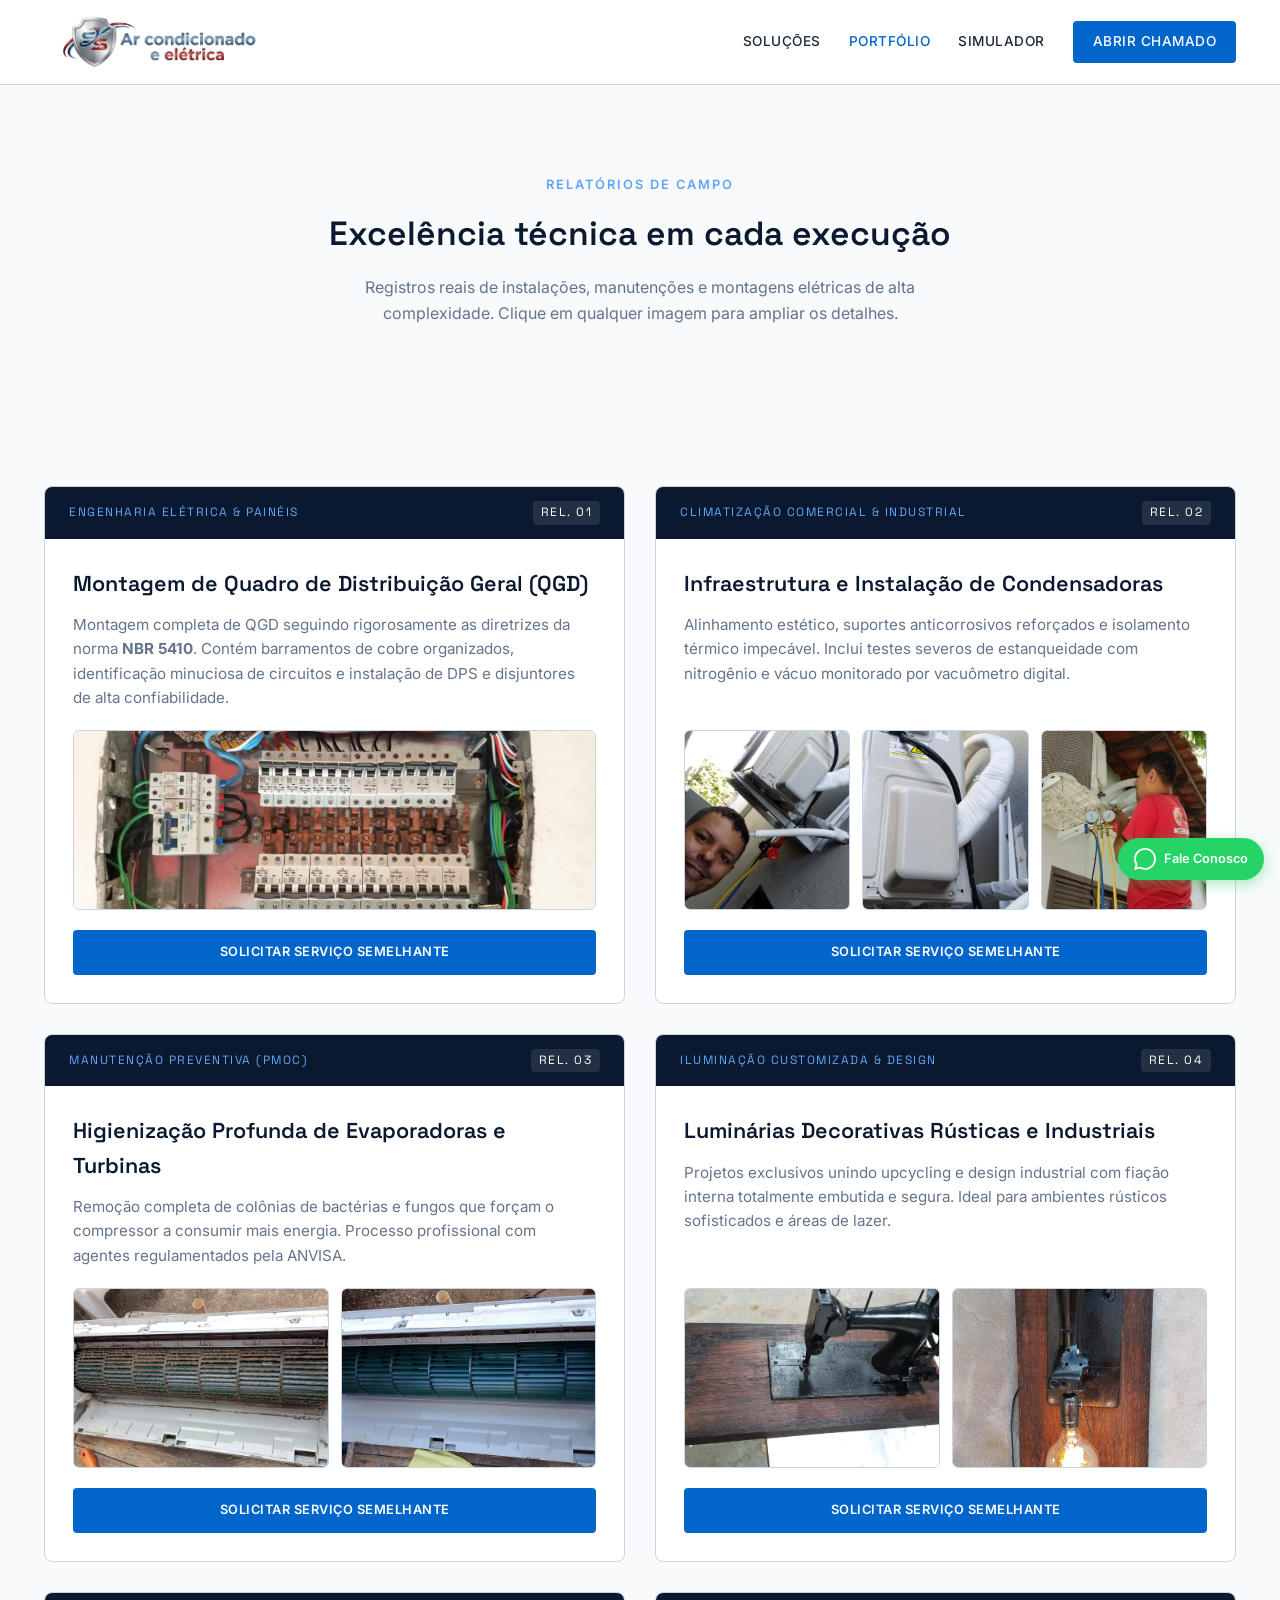
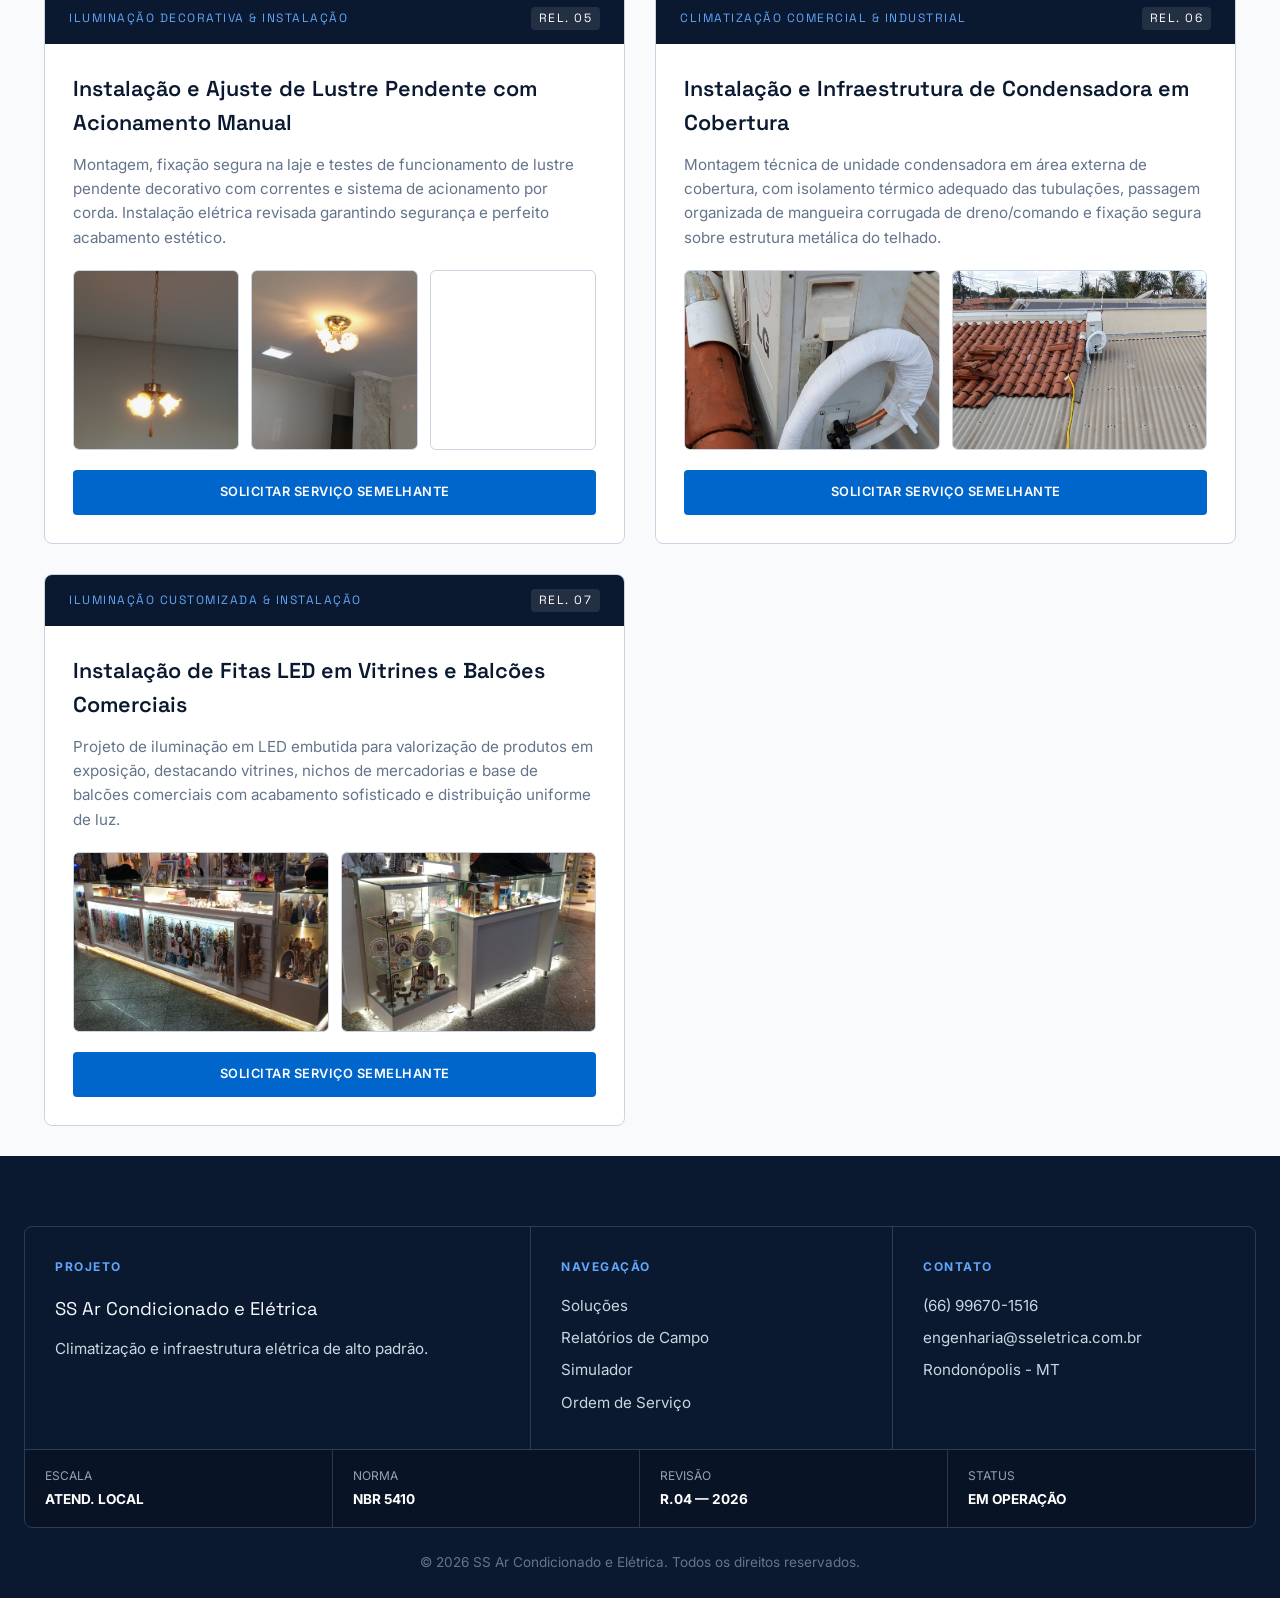
==== portfolio.html @ 788d8ba4 "Organizando arquivos na raiz para o GitHub Pages" ====
<!DOCTYPE html>
<html lang="pt-BR">
<head>
    <meta charset="UTF-8">
    <meta name="viewport" content="width=device-width, initial-scale=1.0">
    <title>Relatórios de Campo — SS Ar Condicionado e Elétrica</title>
    <link rel="stylesheet" href="estilo.css">
    <style>
        /* Organização da Lista de Relatórios */
        .lista-relatorios { 
            max-width: 1240px; 
            margin: 0 auto; 
            padding: 70px 24px 30px; 
        }

        .relatorio {
            background: #ffffff;
            border: 1px solid var(--cinza-borda);
            border-radius: 8px;
            overflow: hidden;
            display: flex;
            flex-direction: column;
            justify-content: space-between;
            transition: transform var(--transicao), box-shadow var(--transicao), border-color var(--transicao);
        }

        .relatorio:hover { 
            transform: translateY(-4px); 
            box-shadow: 0 16px 32px rgba(10, 25, 47, 0.08); 
            border-color: var(--azul-primario);
        }

        .relatorio-cabecalho {
            background: var(--azul-escuro);
            color: #60a5fa;
            padding: 14px 24px;
            display: flex;
            justify-content: space-between;
            align-items: center;
            font-family: var(--fonte-display);
            font-size: 0.75rem;
            letter-spacing: 1.5px;
            text-transform: uppercase;
        }
        
        .relatorio-cabecalho span:last-child {
            color: #fff;
            background: rgba(255,255,255,0.1);
            padding: 2px 8px;
            border-radius: 4px;
        }

        .relatorio-corpo { 
            padding: 28px; 
            display: flex; 
            flex-direction: column; 
            flex-grow: 1; 
        }

        .relatorio-corpo h2 { 
            font-size: 1.35rem; 
            color: var(--azul-escuro); 
            margin-bottom: 12px; 
        }

        .relatorio-corpo p { 
            color: var(--texto-suave); 
            font-size: 0.95rem; 
            margin-bottom: 20px; 
            line-height: 1.6; 
        }

        .relatorio-galeria { 
            display: grid; 
            grid-template-columns: repeat(auto-fit, minmax(140px, 1fr)); 
            gap: 12px; 
            margin: auto 0 20px 0; 
        }
        
        .relatorio-galeria img {
            width: 100%;
            height: 180px;
            object-fit: cover;
            border-radius: 6px;
            border: 1px solid var(--cinza-borda);
            cursor: pointer;
            transition: transform 0.3s ease, filter 0.3s ease;
        }

        .relatorio-galeria img:hover { 
            transform: scale(1.03); 
            filter: brightness(1.05); 
        }

        .btn-relatorio {
            display: inline-block;
            background: var(--azul-primario);
            color: #fff;
            font-weight: 600;
            padding: 12px 20px;
            border-radius: 4px;
            text-align: center;
            text-decoration: none;
            font-family: var(--fonte-texto);
            font-size: 0.8rem;
            letter-spacing: 0.5px;
            text-transform: uppercase;
            transition: background var(--transicao), transform var(--transicao);
        }

        .btn-relatorio:hover { 
            background: #004fb3; 
            transform: translateY(-2px); 
        }

        /* Modal de Imagem */
        .image-modal {
            border: none; 
            padding: 0; 
            max-width: 90vw; 
            max-height: 90vh;
            box-shadow: 0 20px 40px rgba(0,0,0,0.5); 
            background: transparent; 
            border-radius: 8px;
        }

        .image-modal::backdrop { 
            background: rgba(10, 25, 47, 0.85); 
            backdrop-filter: blur(5px); 
        }

        .modal-content { 
            position: relative; 
            display: flex; 
            justify-content: center; 
            align-items: center; 
        }

        .modal-content img { 
            max-width: 100%; 
            max-height: 85vh; 
            object-fit: contain; 
            border-radius: 6px; 
        }

        .close-modal {
            position: absolute; 
            top: 12px; 
            right: 12px; 
            background: var(--azul-primario); 
            color: #fff;
            border: none; 
            width: 36px; 
            height: 36px; 
            font-size: 1.2rem; 
            cursor: pointer; 
            font-weight: bold;
            border-radius: 50%; 
            display: flex; 
            align-items: center; 
            justify-content: center;
            transition: background var(--transicao);
        }

        .close-modal:hover { 
            background: #004fb3; 
        }
    </style>
</head>
<body>

    <header class="cabecalho">
        <div class="cabecalho-container">
            <div class="marca-topo">
                <a href="index.html">
                    <img src="img/logo.png" alt="SS Ar Condicionado e Elétrica">
                </a>
            </div>
            <button class="menu-toggle" aria-label="Abrir menu">
                <span></span><span></span><span></span>
            </button>
            <nav class="nav-principal">
                <a href="index.html#solucoes">Soluções</a>
                <a href="portfolio.html" style="color: var(--azul-primario);">Portfólio</a>
                <a href="index.html#simulador">Simulador</a>
                <a href="index.html#chamado" class="btn-nav-cta">Abrir Chamado</a>
            </nav>
        </div>
    </header>

    <section class="secao" style="padding-bottom: 40px;">
        <div class="secao-container">
            <div class="cabecalho-secao">
                <span class="hero-eyebrow">Relatórios de Campo</span>
                <h2>Excelência técnica em cada execução</h2>
                <p>Registros reais de instalações, manutenções e montagens elétricas de alta complexidade. Clique em qualquer imagem para ampliar os detalhes.</p>
            </div>
        </div>
    </section>

    <dialog id="portfolio-modal" class="image-modal">
        <div class="modal-content">
            <button class="close-modal" onclick="fecharImagem()">&times;</button>
            <img id="modal-img" src="" alt="Imagem Ampliada">
        </div>
    </dialog>

    <!-- ÁREA DINÂMICA ONDE OS RELATÓRIOS SERÃO INJETADOS AUTOMATICAMENTE -->
    <main class="lista-relatorios">
        <div class="grade-relatorios" id="container-relatorios">
            <!-- Preenchido via JavaScript -->
        </div>
    </main>

    <footer class="rodape-prancha">
        <div class="title-block">
            <div class="title-block-topo">
                <div class="tb-celula">
                    <h5>Projeto</h5>
                    <p style="font-family:var(--fonte-display); font-size:1.15rem; color:#f4f9fc; margin-bottom:6px;">SS Ar Condicionado e Elétrica</p>
                    <p>Climatização e infraestrutura elétrica de alto padrão.</p>
                </div>
                <div class="tb-celula">
                    <h5>Navegação</h5>
                    <a href="index.html#solucoes">Soluções</a>
                    <a href="portfolio.html">Relatórios de Campo</a>
                    <a href="index.html#simulador">Simulador</a>
                    <a href="index.html#chamado">Ordem de Serviço</a>
                </div>
                <div class="tb-celula">
                    <h5>Contato</h5>
                    <p>(66) 99670-1516</p>
                    <p>engenharia@sseletrica.com.br</p>
                    <p>Rondonópolis - MT</p>
                </div>
            </div>
            <div class="title-block-base">
                <div class="tb-dado">Escala<strong>Atend. Local</strong></div>
                <div class="tb-dado">Norma<strong>NBR 5410</strong></div>
                <div class="tb-dado">Revisão<strong>R.04 — 2026</strong></div>
                <div class="tb-dado">Status<strong>Em Operação</strong></div>
            </div>
        </div>
        <p class="copyright-prancha">&copy; 2026 SS Ar Condicionado e Elétrica. Todos os direitos reservados.</p>
    </footer>

    <a href="https://wa.me/5566996701516" class="whatsapp-flutuante" target="_blank" aria-label="Fale Conosco no WhatsApp">
        <svg width="22" height="22" viewBox="0 0 24 24" fill="currentColor"><path d="M.057 24l1.687-6.163c-1.041-1.804-1.588-3.849-1.587-5.946.003-6.556 5.338-11.891 11.893-11.891 3.181.001 6.167 1.24 8.413 3.488 2.245 2.248 3.481 5.236 3.48 8.414-.003 6.557-5.338 11.892-11.893 11.892-1.99-.001-3.951-.5-5.688-1.448l-6.305 1.654zm6.597-3.807c1.676.995 3.276 1.591 5.392 1.592 5.448 0 9.886-4.434 9.889-9.885.002-5.462-4.415-9.89-9.881-9.892-5.452 0-9.887 4.434-9.889 9.884-.001 2.225.651 3.891 1.746 5.634l-.999 3.648 3.742-.981z"/></svg>
        Fale Conosco
    </a>

    <!-- ARQUIVO DE DADOS EXTERNO E SCRIPT DE MONTAGEM -->
    <script src="dados-relatorios.js"></script>
    <script>
        const modal = document.getElementById('portfolio-modal');
        const modalImg = document.getElementById('modal-img');

        function ampliarImagem(elementoImg) {
            modalImg.src = elementoImg.src;
            modalImg.alt = elementoImg.alt;
            modal.showModal();
        }
        function fecharImagem() { modal.close(); }
        if (modal) {
            modal.addEventListener('click', (e) => { if (e.target === modal) modal.close(); });
        }

        // Script que injeta os relatórios na página automaticamente
        document.addEventListener("DOMContentLoaded", () => {
            const container = document.getElementById("container-relatorios");
            if (!container || typeof listaRelatorios === 'undefined') return;

            container.innerHTML = listaRelatorios.map(rel => `
                <article class="relatorio">
                    <div class="relatorio-cabecalho">
                        <span>${rel.categoria}</span>
                        <span>REL. ${rel.id}</span>
                    </div>
                    <div class="relatorio-corpo">
                        <h2>${rel.titulo}</h2>
                        <p>${rel.descricao}</p>
                        <div class="relatorio-galeria">
                            ${rel.imagens.map(img => `
                                <img src="${img.src}" alt="${img.alt}" onclick="ampliarImagem(this)">
                            `).join('')}
                        </div>
                        <a href="https://wa.me/5566996701516?text=${encodeURIComponent(rel.whatsappText)}" target="_blank" class="btn-relatorio">Solicitar Serviço Semelhante</a>
                    </div>
                </article>
            `).join('');
        });

        function ampliarVideo(elementoVideo) {
            const sourceEl = elementoVideo.querySelector('source');
            if (!sourceEl) return;
            
            // Cria um elemento de vídeo grande para dentro do modal
            const modalContent = document.querySelector('.modal-content');
            let videoModal = document.getElementById('modal-video');
            
            // Esconde a imagem do modal se ela estiver lá
            if(modalImg) modalImg.style.display = 'none';
            
            if (!videoModal) {
                videoModal = document.createElement('video');
                videoModal.id = 'modal-video';
                videoModal.setAttribute('controls', 'true');
                videoModal.setAttribute('autoplay', 'true');
                videoModal.setAttribute('playsinline', 'true');
                videoModal.style.maxWidth = '100%';
                videoModal.style.maxHeight = '85vh';
                videoModal.style.borderRadius = '6px';
                modalContent.appendChild(videoModal);
            }
            
            videoModal.style.display = 'block';
            videoModal.src = sourceEl.src;
            modal.showModal();
        }
    </script>
    <script src="script.js"></script>

</body>
</html>
---- estilo.css ----
/* ==========================================================================
   SS AR CONDICIONADO E ELÉTRICA — IDENTIDADE CORPORATIVA MODERNA
   ========================================================================== */

@import url('https://fonts.googleapis.com/css2?family=Inter:wght@400;500;600;700&family=Space+Grotesk:wght@500;600;700&display=swap');

/* --- VARIÁVEIS GLOBAIS --- */
:root {
    --azul-escuro: #0a192f;
    --azul-medio: #172a45;
    --azul-primario: #0066cc;
    --azul-claro: #e6f0ff;
    
    --cinza-fundo: #f8fafc;
    --cinza-borda: #cbd5e1;
    --texto-principal: #1e293b;
    --texto-suave: #64748b;

    --cobre: #d97706;
    --cobre-hover: #b45309;

    --fonte-display: 'Space Grotesk', sans-serif;
    --fonte-texto: 'Inter', sans-serif;

    --transicao: 0.3s ease;
}

/* --- RESET BÁSICO --- */
* { 
    margin: 0; 
    padding: 0; 
    box-sizing: border-box; 
}

html { 
    scroll-behavior: smooth; 
}

body {
    background-color: var(--cinza-fundo);
    color: var(--texto-principal);
    font-family: var(--fonte-texto);
    line-height: 1.6;
}

h1, h2, h3, h4 { 
    font-family: var(--fonte-display); 
    font-weight: 600; 
}

a { 
    color: inherit; 
    text-decoration: none; 
}

img { 
    max-width: 100%; 
    display: block; 
}

::selection { 
    background: var(--azul-primario); 
    color: #fff; 
}

/* --- CABEÇALHO --- */
.cabecalho {
    background-color: rgba(255, 255, 255, 0.98);
    backdrop-filter: blur(10px);
    border-bottom: 1px solid var(--cinza-borda);
    position: sticky;
    top: 0;
    z-index: 1000;
}

.cabecalho-container {
    max-width: 1240px;
    margin: 0 auto;
    padding: 14px 24px;
    display: flex;
    align-items: center;
    justify-content: space-between;
}

.marca-topo img {
    max-height: 56px;
    width: auto;
    display: block;
    transition: transform var(--transicao);
}

.marca-topo img:hover {
    transform: scale(1.02);
}

.nav-principal { 
    display: flex; 
    align-items: center; 
    gap: 28px; 
}

.nav-principal a {
    font-size: 0.85rem;
    font-weight: 500;
    letter-spacing: 0.5px;
    text-transform: uppercase;
    color: var(--texto-principal);
    transition: color var(--transicao);
}

.nav-principal a:hover { 
    color: var(--azul-primario); 
}

.nav-principal a.btn-nav-cta {
    background: var(--azul-primario);
    color: #fff;
    padding: 10px 20px;
    border-radius: 4px;
    transition: background var(--transicao), transform var(--transicao);
}

.nav-principal a.btn-nav-cta:hover { 
    background: #004fb3; 
    transform: translateY(-2px); 
}

.menu-toggle {
    display: none;
    flex-direction: column;
    justify-content: space-between;
    width: 28px;
    height: 20px;
    background: transparent;
    border: none;
    cursor: pointer;
}

.menu-toggle span { 
    width: 100%; 
    height: 2px; 
    background-color: var(--azul-escuro); 
    transition: all 0.3s ease; 
}

/* --- HERO (DARK MODE TÉCNICO) --- */
.hero {
    padding: 110px 24px 90px;
    background: radial-gradient(circle at 80% 50%, #172a45 0%, #0a192f 70%);
    position: relative;
    overflow: hidden;
}

.hero::before {
    content: '';
    position: absolute;
    inset: 0;
    background-image: 
        linear-gradient(rgba(255, 255, 255, 0.03) 1px, transparent 1px),
        linear-gradient(90deg, rgba(255, 255, 255, 0.03) 1px, transparent 1px);
    background-size: 40px 40px;
    pointer-events: none;
}

.hero-grade {
    max-width: 1240px;
    margin: 0 auto;
    display: grid;
    grid-template-columns: 1.1fr 0.9fr;
    gap: 50px;
    align-items: center;
    position: relative;
    z-index: 1;
}

.hero-eyebrow {
    font-size: 0.8rem;
    font-weight: 600;
    letter-spacing: 2px;
    text-transform: uppercase;
    color: #60a5fa;
    margin-bottom: 12px;
    display: block;
}

.hero h1 {
    font-size: 3.2rem;
    line-height: 1.15;
    margin-bottom: 20px;
    color: #ffffff;
}

.hero h1 em {
    font-style: normal;
    color: #38bdf8;
}

.hero p {
    font-size: 1.1rem;
    color: #94a3b8;
    max-width: 560px;
    margin-bottom: 32px;
}

/* --- ANIMAÇÃO DE CIRCUITO ELETRÔNICO (HERO) --- */
.hero-circuito-container {
    position: relative;
    width: 100%;
    height: 380px;
    display: flex;
    align-items: center;
    justify-content: center;
    background: rgba(23, 42, 69, 0.6);
    backdrop-filter: blur(12px);
    border-radius: 12px;
    border: 1px solid rgba(0, 102, 204, 0.3);
    box-shadow: 0 20px 40px rgba(0, 0, 0, 0.4);
    overflow: hidden;
}

.circuito-animado {
    position: relative;
    width: 100%;
    height: 100%;
}

.trilha {
    position: absolute;
    background: linear-gradient(90deg, transparent, #38bdf8, transparent);
    opacity: 0.6;
}

.trilha.horizontal {
    height: 2px;
    width: 100%;
    animation: fluxoHorizontal 4s linear infinite;
}

.trilha.vertical {
    width: 2px;
    height: 100%;
    animation: fluxoVertical 4s linear infinite;
}

.trilha.h1 { top: 25%; left: 0; animation-delay: 0s; }
.trilha.h2 { top: 75%; left: 0; animation-delay: 2s; background: linear-gradient(90deg, transparent, var(--cobre), transparent); }
.trilha.v1 { left: 30%; top: 0; animation-delay: 1s; }
.trilha.v2 { left: 70%; top: 0; animation-delay: 3s; background: linear-gradient(0deg, transparent, var(--cobre), transparent); }

.no {
    position: absolute;
    width: 10px;
    height: 10px;
    background-color: #38bdf8;
    border-radius: 50%;
    box-shadow: 0 0 15px #38bdf8;
    animation: pulsarNo 2s ease-in-out infinite;
}

.no.n1 { top: 25%; left: 30%; animation-delay: 0.2s; }
.no.n2 { top: 75%; left: 70%; background-color: var(--cobre); box-shadow: 0 0 15px var(--cobre); animation-delay: 1s; }
.no.n3 { top: 25%; left: 70%; animation-delay: 1.5s; }

.logo-central-animada {
    position: absolute;
    top: 50%;
    left: 48%;
    transform: translate(-50%, -50%);
    width: 190px;
    height: auto;
    display: flex;
    align-items: center;
    justify-content: center;
    animation: flutuarLogo 4s ease-in-out infinite;
    filter: drop-shadow(0 0 10px rgba(56, 189, 248, 0.4));
}

.logo-central-animada img {
    width: 100%;
    height: auto;
    display: block;
}

/* --- BOTÕES DO HERO --- */
.hero-botoes {
    display: flex;
    flex-wrap: wrap;
    gap: 16px;
}

.btn-primario,
.btn-secundario {
    display: inline-block;
    padding: 14px 28px;
    border-radius: 4px;
    font-size: 0.85rem;
    font-weight: 600;
    letter-spacing: 0.5px;
    text-transform: uppercase;
    transition: background var(--transicao), transform var(--transicao), border-color var(--transicao);
}

.btn-primario {
    background: var(--azul-primario);
    color: #fff;
}
.btn-primario:hover { 
    background: #004fb3; 
    transform: translateY(-2px); 
}

.btn-secundario {
    background: transparent;
    color: #e2e8f0;
    border: 1px solid rgba(255, 255, 255, 0.35);
}
.btn-secundario:hover { 
    border-color: #38bdf8; 
    color: #38bdf8; 
    transform: translateY(-2px); 
}

/* --- ESTRUTURA GERAL DE SEÇÃO --- */
.secao { 
    padding: 90px 24px; 
}

.secao-container {
    max-width: 1240px;
    margin: 0 auto;
}

.cabecalho-secao {
    max-width: 640px;
    margin: 0 auto 50px;
    text-align: center;
}

.cabecalho-secao h2 {
    font-size: 2.1rem;
    color: var(--azul-escuro);
    margin: 8px 0 14px;
}

.cabecalho-secao p {
    color: var(--texto-suave);
    font-size: 1rem;
}

/* Scroll reveal */
.reveal { 
    opacity: 0; 
    transform: translateY(24px); 
    transition: opacity 0.6s ease, transform 0.6s ease; 
}
.reveal.visivel { 
    opacity: 1; 
    transform: translateY(0); 
}

/* --- GRADE DE SOLUÇÕES --- */
.grade-solucoes {
    display: grid;
    grid-template-columns: repeat(auto-fit, minmax(240px, 1fr));
    gap: 24px;
}

.folha-dados {
    position: relative;
    background: #fff;
    border: 1px solid var(--cinza-borda);
    border-radius: 8px;
    padding: 28px 24px;
    transition: transform var(--transicao), box-shadow var(--transicao), border-color var(--transicao);
}

.folha-dados:hover {
    transform: translateY(-4px);
    box-shadow: 0 16px 32px rgba(10, 25, 47, 0.08);
    border-color: var(--azul-primario);
}

.folha-dados .codigo {
    display: block;
    font-size: 0.72rem;
    font-weight: 600;
    letter-spacing: 1.5px;
    color: var(--texto-suave);
    margin-bottom: 18px;
}

.folha-dados .icone-tecnico {
    width: 32px;
    height: 32px;
    fill: none;
    stroke: var(--azul-primario);
    stroke-width: 1.6;
    stroke-linecap: round;
    stroke-linejoin: round;
    margin-bottom: 18px;
}

.folha-dados h3 {
    font-size: 1.15rem;
    color: var(--azul-escuro);
    margin-bottom: 10px;
}

.folha-dados p {
    font-size: 0.92rem;
    color: var(--texto-suave);
}

/* --- GRADE DE VISORES (PORTFÓLIO NA HOME) --- */
.grade-visores {
    display: grid;
    grid-template-columns: repeat(auto-fit, minmax(280px, 1fr));
    gap: 24px;
}

.visor {
    background: #fff;
    border: 1px solid var(--cinza-borda);
    border-radius: 8px;
    overflow: hidden;
    transition: transform var(--transicao), box-shadow var(--transicao);
}
.visor:hover { 
    transform: translateY(-4px); 
    box-shadow: 0 16px 32px rgba(10, 25, 47, 0.08); 
}

.visor-moldura {
    aspect-ratio: 4 / 3;
    overflow: hidden;
    background: var(--cinza-fundo);
}

.visor-moldura img {
    width: 100%;
    height: 100%;
    object-fit: cover;
    transition: transform 0.4s ease;
}
.visor:hover .visor-moldura img { 
    transform: scale(1.05); 
}

.visor-legenda {
    padding: 16px 18px;
    display: flex;
    flex-direction: column;
    gap: 4px;
}

.visor-legenda .titulo-item {
    font-size: 0.95rem;
    font-weight: 600;
    color: var(--azul-escuro);
}

.visor-legenda .ref-item {
    font-size: 0.75rem;
    letter-spacing: 1px;
    text-transform: uppercase;
    color: var(--texto-suave);
}

/* --- FAIXA ODS / SUSTENTABILIDADE --- */
.faixa-ods {
    background: linear-gradient(135deg, #0a192f 0%, #172a45 100%);
    padding: 90px 24px;
    position: relative;
    overflow: hidden;
    border-top: 1px solid rgba(0, 102, 204, 0.3);
    border-bottom: 1px solid rgba(0, 102, 204, 0.3);
}

.faixa-ods h2 {
    font-size: 1.9rem;
    color: #ffffff;
    margin: 8px 0 16px;
}

.faixa-ods p {
    color: #94a3b8;
    margin-bottom: 16px;
}

.faixa-ods .faixa-ods-grade p:last-child {
    color: #cbd5e1 !important;
}

.faixa-ods-grade {
    max-width: 1240px;
    margin: 0 auto;
    display: grid;
    grid-template-columns: 1.1fr 0.9fr;
    gap: 50px;
    align-items: center;
    position: relative;
    z-index: 2;
}

.selo-ods {
    display: inline-block;
    font-size: 0.78rem;
    font-weight: 600;
    letter-spacing: 1.5px;
    text-transform: uppercase;
    color: #38bdf8;
    margin-bottom: 4px;
}

.faixa-ods .link-tecnico {
    color: #38bdf8;
}
.faixa-ods .link-tecnico:hover {
    color: #ffffff;
    border-color: #38bdf8;
}

.faixa-ods-circuito {
    position: absolute;
    inset: 0;
    pointer-events: none;
    z-index: 1;
    opacity: 0.4;
}

.trilha-ods {
    position: absolute;
    height: 2px;
    width: 100%;
    background: linear-gradient(90deg, transparent, #38bdf8, transparent);
    animation: fluxoHorizontal 5s linear infinite;
}

.trilha-ods.h1 { top: 30%; animation-delay: 0s; }
.trilha-ods.h2 { top: 70%; animation-delay: 2.5s; background: linear-gradient(90deg, transparent, var(--cobre), transparent); }

.no-ods {
    position: absolute;
    width: 8px;
    height: 8px;
    background-color: #38bdf8;
    border-radius: 50%;
    box-shadow: 0 0 12px #38bdf8;
    animation: pulsarNo 2s ease-in-out infinite;
}

.no-ods.n1 { top: 30%; left: 25%; animation-delay: 0.5s; }
.no-ods.n2 { top: 70%; left: 65%; background-color: var(--cobre); box-shadow: 0 0 12px var(--cobre); animation-delay: 1.2s; }

/* --- FAIXA DE DADOS --- */
.faixa-dados {
    background: var(--azul-escuro);
    color: #fff;
    padding: 24px;
}

.faixa-dados-lista {
    max-width: 1240px;
    margin: 0 auto;
    display: flex;
    flex-wrap: wrap;
    justify-content: space-around;
    gap: 20px;
}

.faixa-dados-item {
    font-size: 0.9rem;
    font-weight: 500;
    letter-spacing: 1px;
    text-transform: uppercase;
    display: flex;
    align-items: center;
    gap: 10px;
}

.faixa-dados-item::before {
    content: '';
    width: 8px;
    height: 8px;
    background: var(--cobre);
    border-radius: 50%;
}

/* --- APLICAÇÕES (Simulador e Chamado) --- */
.secao-apps { 
    background: #f8fafc; 
    padding: 90px 24px 40px; 
}

.grade-apps {
    max-width: 1240px;
    margin: 0 auto;
    display: grid;
    grid-template-columns: repeat(auto-fit, minmax(350px, 1fr));
    gap: 30px;
}

.painel-app {
    background: #fff;
    border-radius: 8px;
    overflow: hidden;
    border: 1px solid var(--cinza-borda);
    box-shadow: 0 4px 12px rgba(0, 0, 0, 0.05);
}

.painel-cabecalho {
    background: var(--azul-escuro);
    color: #fff;
    padding: 16px 24px;
    font-size: 0.8rem;
    font-weight: 600;
    letter-spacing: 1.5px;
    text-transform: uppercase;
    display: flex;
    justify-content: space-between;
}

.painel-corpo { 
    padding: 32px 28px; 
}

.painel-corpo h3 { 
    font-size: 1.3rem; 
    color: var(--azul-escuro); 
    margin-bottom: 8px; 
}

.painel-corpo > p { 
    font-size: 0.95rem; 
    color: var(--texto-suave); 
    margin-bottom: 24px; 
}

.painel-corpo label {
    display: block;
    margin: 16px 0 6px;
    font-size: 0.8rem;
    font-weight: 600;
    letter-spacing: 0.5px;
    text-transform: uppercase;
    color: var(--texto-principal);
}

.painel-corpo input,
.painel-corpo select,
.painel-corpo textarea {
    width: 100%;
    padding: 12px 16px;
    border: 1px solid var(--cinza-borda);
    border-radius: 4px;
    background: #f8fafc;
    font-size: 1rem;
    font-family: var(--fonte-texto);
    transition: border-color var(--transicao), box-shadow var(--transicao);
}

.painel-corpo input:focus,
.painel-corpo select:focus,
.painel-corpo textarea:focus {
    border-color: var(--azul-primario);
    outline: none;
    background: #fff;
    box-shadow: 0 0 0 3px rgba(0, 102, 204, 0.15);
}

.btn-painel {
    width: 100%;
    padding: 14px;
    border: none;
    border-radius: 4px;
    margin-top: 24px;
    font-size: 0.85rem;
    font-weight: 600;
    letter-spacing: 1px;
    text-transform: uppercase;
    cursor: pointer;
    transition: background var(--transicao), transform var(--transicao);
}
.btn-painel.cobre { background: #d97706; color: #fff; }
.btn-painel.cobre:hover { background: #b45309; transform: translateY(-2px); }
.btn-painel.azul { background: var(--azul-primario); color: #fff; }
.btn-painel.azul:hover { background: #004fb3; transform: translateY(-2px); }

.resultado-oculto { 
    display: none; 
}

.resultado-visivel {
    display: block;
    margin-top: 24px;
    padding: 20px;
    background: #f1f5f9;
    border-radius: 6px;
    border-left: 4px solid var(--azul-primario);
    font-size: 0.95rem;
}
.resultado-visivel h4 { 
    font-size: 0.95rem; 
    text-transform: uppercase; 
    color: var(--azul-escuro); 
    margin-bottom: 8px; 
}

/* --- RODAPÉ --- */
.rodape-prancha {
    background: var(--azul-escuro);
    color: #cbd5e1;
    padding: 70px 24px 0;
}

.title-block {
    max-width: 1240px;
    margin: 0 auto;
    border: 1px solid rgba(255, 255, 255, 0.15);
    border-radius: 8px;
    overflow: hidden;
}

.title-block-topo {
    display: grid;
    grid-template-columns: 1.4fr 1fr 1fr;
    border-bottom: 1px solid rgba(255, 255, 255, 0.15);
}

.tb-celula {
    padding: 30px;
    border-right: 1px solid rgba(255, 255, 255, 0.15);
}
.tb-celula:last-child { 
    border-right: none; 
}

.tb-celula h5 {
    font-size: 0.75rem;
    letter-spacing: 1.5px;
    text-transform: uppercase;
    color: #60a5fa;
    margin-bottom: 14px;
}

.tb-celula a, 
.tb-celula p {
    display: block;
    color: #cbd5e1;
    font-size: 0.95rem;
    padding: 4px 0;
    transition: color var(--transicao);
}
.tb-celula a:hover { 
    color: #fff; 
}

.title-block-base {
    display: grid;
    grid-template-columns: repeat(4, 1fr);
    background: rgba(0, 0, 0, 0.2);
}

.tb-dado {
    padding: 16px 20px;
    border-right: 1px solid rgba(255, 255, 255, 0.15);
    font-size: 0.75rem;
    text-transform: uppercase;
    color: #94a3b8;
}
.tb-dado:last-child { 
    border-right: none; 
}
.tb-dado strong { 
    display: block; 
    color: #fff; 
    font-size: 0.85rem; 
    margin-top: 4px; 
}

.copyright-prancha {
    max-width: 1240px;
    margin: 0 auto;
    padding: 24px 0;
    text-align: center;
    font-size: 0.85rem;
    color: #64748b;
}

/* --- WHATSAPP FLUTUANTE --- */
.whatsapp-flutuante {
    position: fixed;
    bottom: 20px;
    right: 16px;
    display: flex;
    align-items: center;
    gap: 8px;
    background: #25d366;
    color: #fff;
    text-decoration: none;
    padding: 10px 16px;
    border-radius: 50px;
    font-weight: 600;
    font-size: 0.8rem;
    box-shadow: 0 4px 14px rgba(37, 211, 102, 0.4);
    z-index: 9999;
    transition: transform var(--transicao), background var(--transicao);
}
.whatsapp-flutuante:hover { 
    transform: translateY(-3px); 
    background: #22bf5b; 
}

/* --- KEYFRAMES DE ANIMAÇÃO --- */
@keyframes fluxoHorizontal {
    0% { transform: translateX(-100%); opacity: 0; }
    50% { opacity: 0.8; }
    100% { transform: translateX(100%); opacity: 0; }
}

@keyframes fluxoVertical {
    0% { transform: translateY(-100%); opacity: 0; }
    50% { opacity: 0.8; }
    100% { transform: translateY(100%); opacity: 0; }
}

@keyframes pulsarNo {
    0%, 100% { transform: scale(1); opacity: 0.5; }
    50% { transform: scale(1.5); opacity: 1; box-shadow: 0 0 15px var(--azul-primario); }
}

@keyframes flutuarLogo {
    0%, 100% {
        transform: translate(-50%, -50%) translateY(0px) scale(1);
        filter: drop-shadow(0 0 8px rgba(56, 189, 248, 0.3));
    }
    50% {
        transform: translate(-50%, -50%) translateY(-6px) scale(1.03);
        filter: drop-shadow(0 0 16px rgba(56, 189, 248, 0.7));
    }
}

/* --- GRID DE RELATÓRIOS --- */
.grade-relatorios {
    display: grid;
    grid-template-columns: repeat(auto-fit, minmax(500px, 1fr));
    gap: 30px;
}

/* --- AJUSTES RESPONSIVOS --- */
@media (max-width: 900px) {
    .secao {
        padding: 60px 16px;
    }

    .hero {
        padding: 80px 16px 60px;
    }

    .hero-circuito-container {
        width: 100% !important;
        height: 280px !important;
        margin-top: 30px;
    }

    .circuito-animado {
        width: 100% !important;
        height: 100% !important;
    }

    .logo-central-animada {
        width: 140px !important;
        left: 50% !important;
        top: 50% !important;
        transform: translate(-50%, -50%) !important;
    }

    .hero-grade { 
        grid-template-columns: 1fr; 
    }
    
    .title-block-topo { 
        grid-template-columns: 1fr; 
    }
    
    .tb-celula { 
        border-right: none; 
        border-bottom: 1px solid rgba(255, 255, 255, 0.15); 
    }
    
    .title-block-base { 
        grid-template-columns: 1fr 1fr; 
    }

    .grade-relatorios,
    .grade-solucoes,
    .grade-visores {
        gap: 20px;
        margin-bottom: 20px;
    }

    .grade-relatorios {
        grid-template-columns: 1fr !important;
        gap: 24px !important;
        padding-bottom: 90px;
    }

    .secao {
        padding-left: 16px !important;
        padding-right: 16px !important;
    }
}

@media (max-width: 768px) {
    .menu-toggle { 
        display: flex; 
    }
    
    .nav-principal {
        display: none;
        position: absolute;
        top: 100%; 
        left: 0; 
        width: 100%;
        background: #fff;
        flex-direction: column;
        align-items: flex-start;
        padding: 24px;
        border-bottom: 1px solid var(--cinza-borda);
        box-shadow: 0 10px 15px rgba(0, 0, 0, 0.05);
    }
    
    .nav-principal.active { 
        display: flex; 
    }
    
    .hero h1 { 
        font-size: 2.3rem; 
    }
}
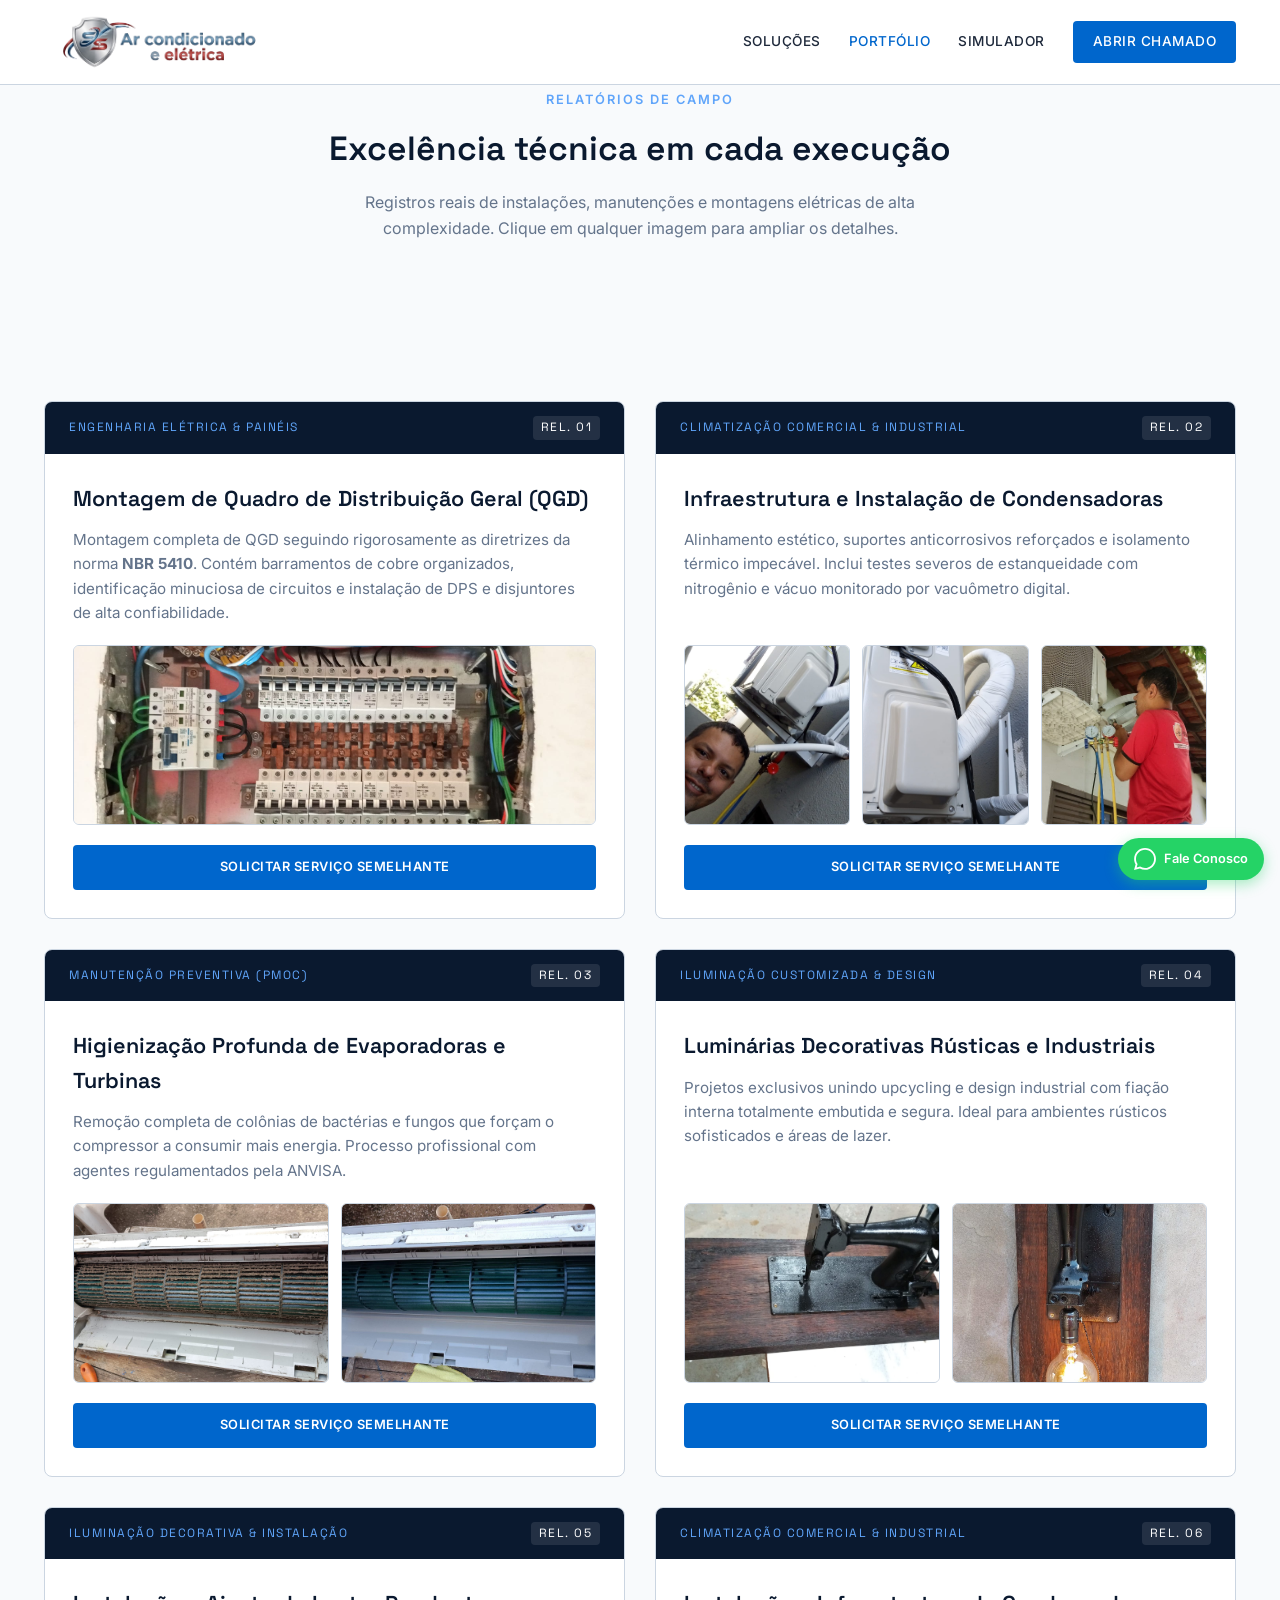
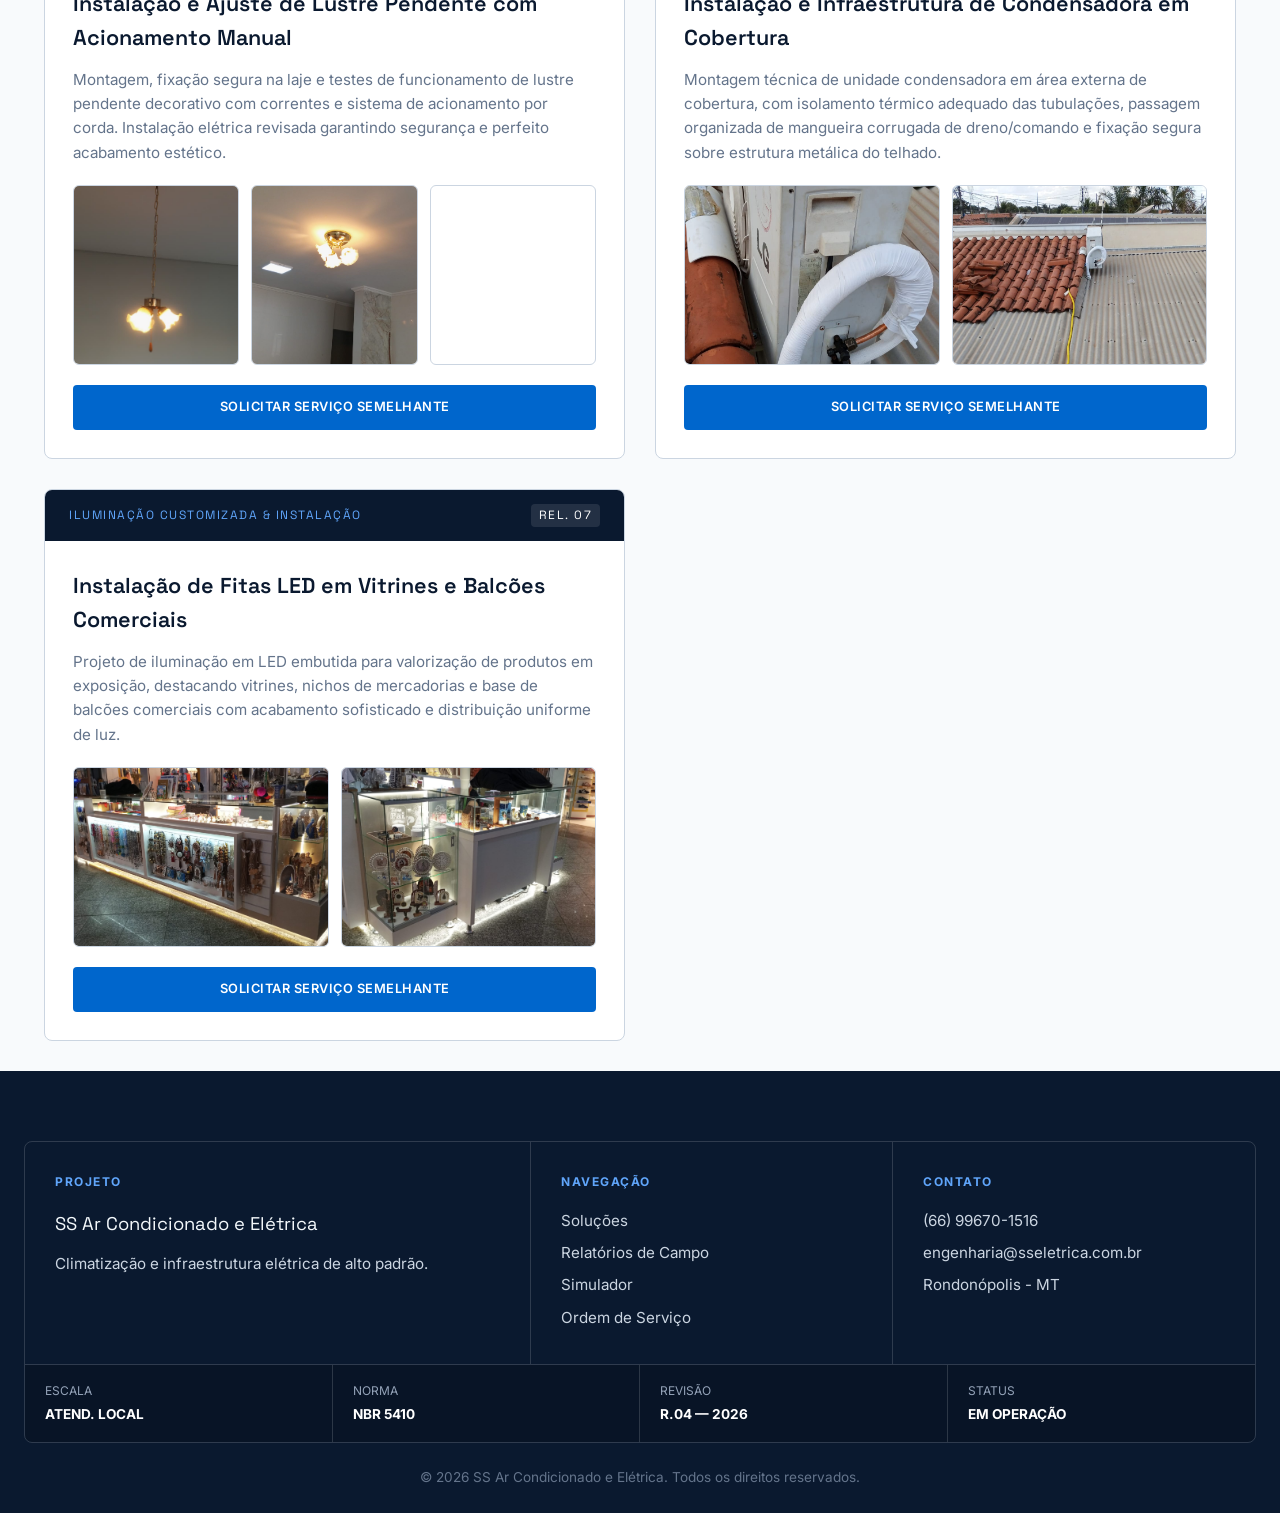
==== commit 198547cd: "Adiciona manifest.json e icones para o app (PWA/TWA)" ====
--- a/portfolio.html
+++ b/portfolio.html
@@ -5,6 +5,8 @@
     <meta name="viewport" content="width=device-width, initial-scale=1.0">
     <title>Relatórios de Campo — SS Ar Condicionado e Elétrica</title>
     <link rel="stylesheet" href="estilo.css">
+    <link rel="manifest" href="manifest.json">
+    <meta name="theme-color" content="#0a192f">
     <style>
         /* Organização da Lista de Relatórios */
         .lista-relatorios { 
--- a/estilo.css
+++ b/estilo.css
@@ -32,6 +32,11 @@
     box-sizing: border-box; 
 }
 
+html, body {
+    width: 100%;
+    overflow-x: hidden;
+}
+
 html { 
     scroll-behavior: smooth; 
 }
@@ -68,9 +73,17 @@
     background-color: rgba(255, 255, 255, 0.98);
     backdrop-filter: blur(10px);
     border-bottom: 1px solid var(--cinza-borda);
-    position: sticky;
+    position: fixed; /* Alterado de sticky para fixed */
     top: 0;
+    left: 0;
+    width: 100%;
     z-index: 1000;
+    transition: background-color var(--transicao), box-shadow var(--transicao);
+}
+
+.cabecalho.rolando {
+    background-color: rgba(255, 255, 255, 0.85); /* Fica um pouco mais transparente */
+    box-shadow: 0 4px 20px rgba(0, 0, 0, 0.08);
 }
 
 .cabecalho-container {
@@ -145,7 +158,7 @@
 
 /* --- HERO (DARK MODE TÉCNICO) --- */
 .hero {
-    padding: 110px 24px 90px;
+    padding: 140px 24px 90px;
     background: radial-gradient(circle at 80% 50%, #172a45 0%, #0a192f 70%);
     position: relative;
     overflow: hidden;
@@ -849,12 +862,13 @@
 
 /* --- AJUSTES RESPONSIVOS --- */
 @media (max-width: 900px) {
-    .secao {
+    .secao, section {
         padding: 60px 16px;
+        scroll-margin-top: 90px;
     }
 
     .hero {
-        padding: 80px 16px 60px;
+        padding: 130px 16px 60px; /* Aumentado no topo para compensar o menu fixo */
     }
 
     .hero-circuito-container {
@@ -894,9 +908,23 @@
 
     .grade-relatorios,
     .grade-solucoes,
-    .grade-visores {
+    .grade-visores,
+    .grade-apps {
         gap: 20px;
         margin-bottom: 20px;
+    }
+
+    .grade-apps {
+        grid-template-columns: 1fr !important;
+        padding: 0 4px; /* Respiro lateral para as caixas do simulador e chamado */
+    }
+
+    .painel-app {
+        width: 100%;
+    }
+
+    .secao-apps {
+        padding-top: 100px !important;
     }
 
     .grade-relatorios {
@@ -937,4 +965,5 @@
     .hero h1 { 
         font-size: 2.3rem; 
     }
-}+}
+
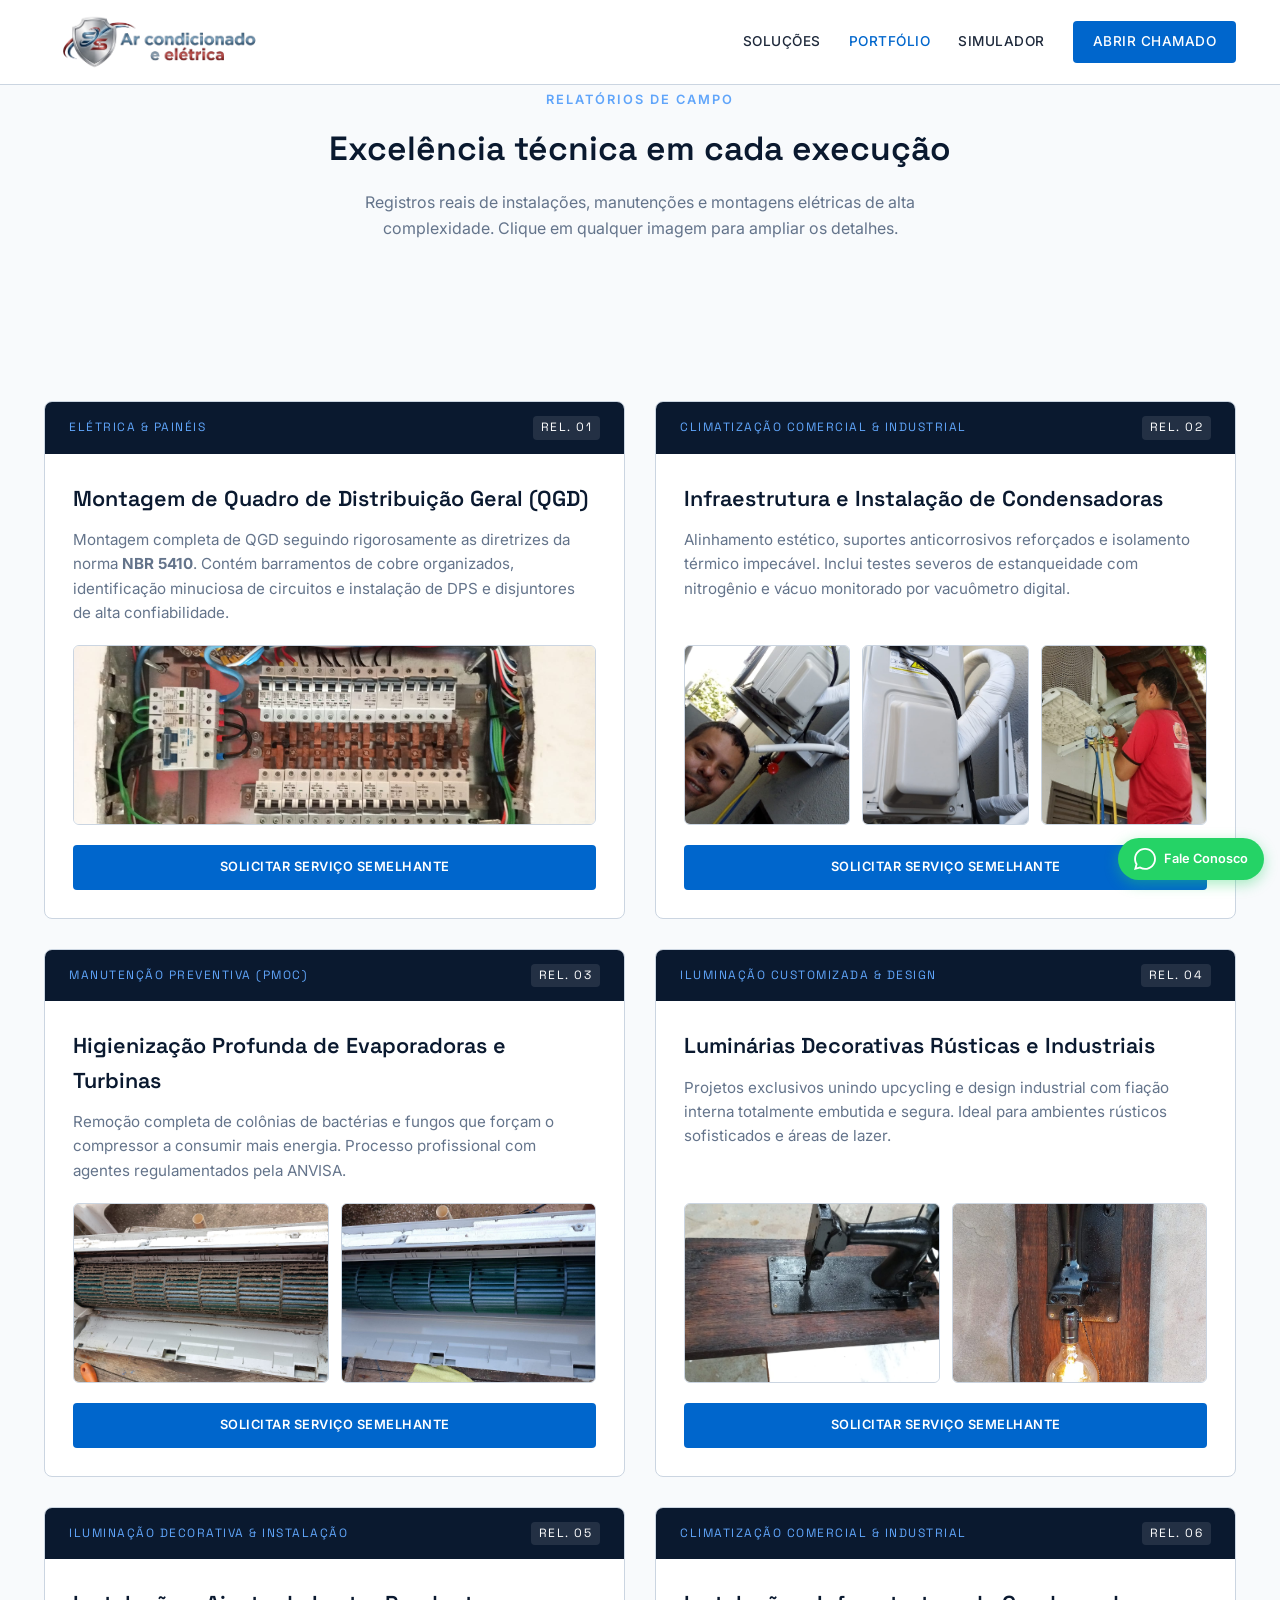
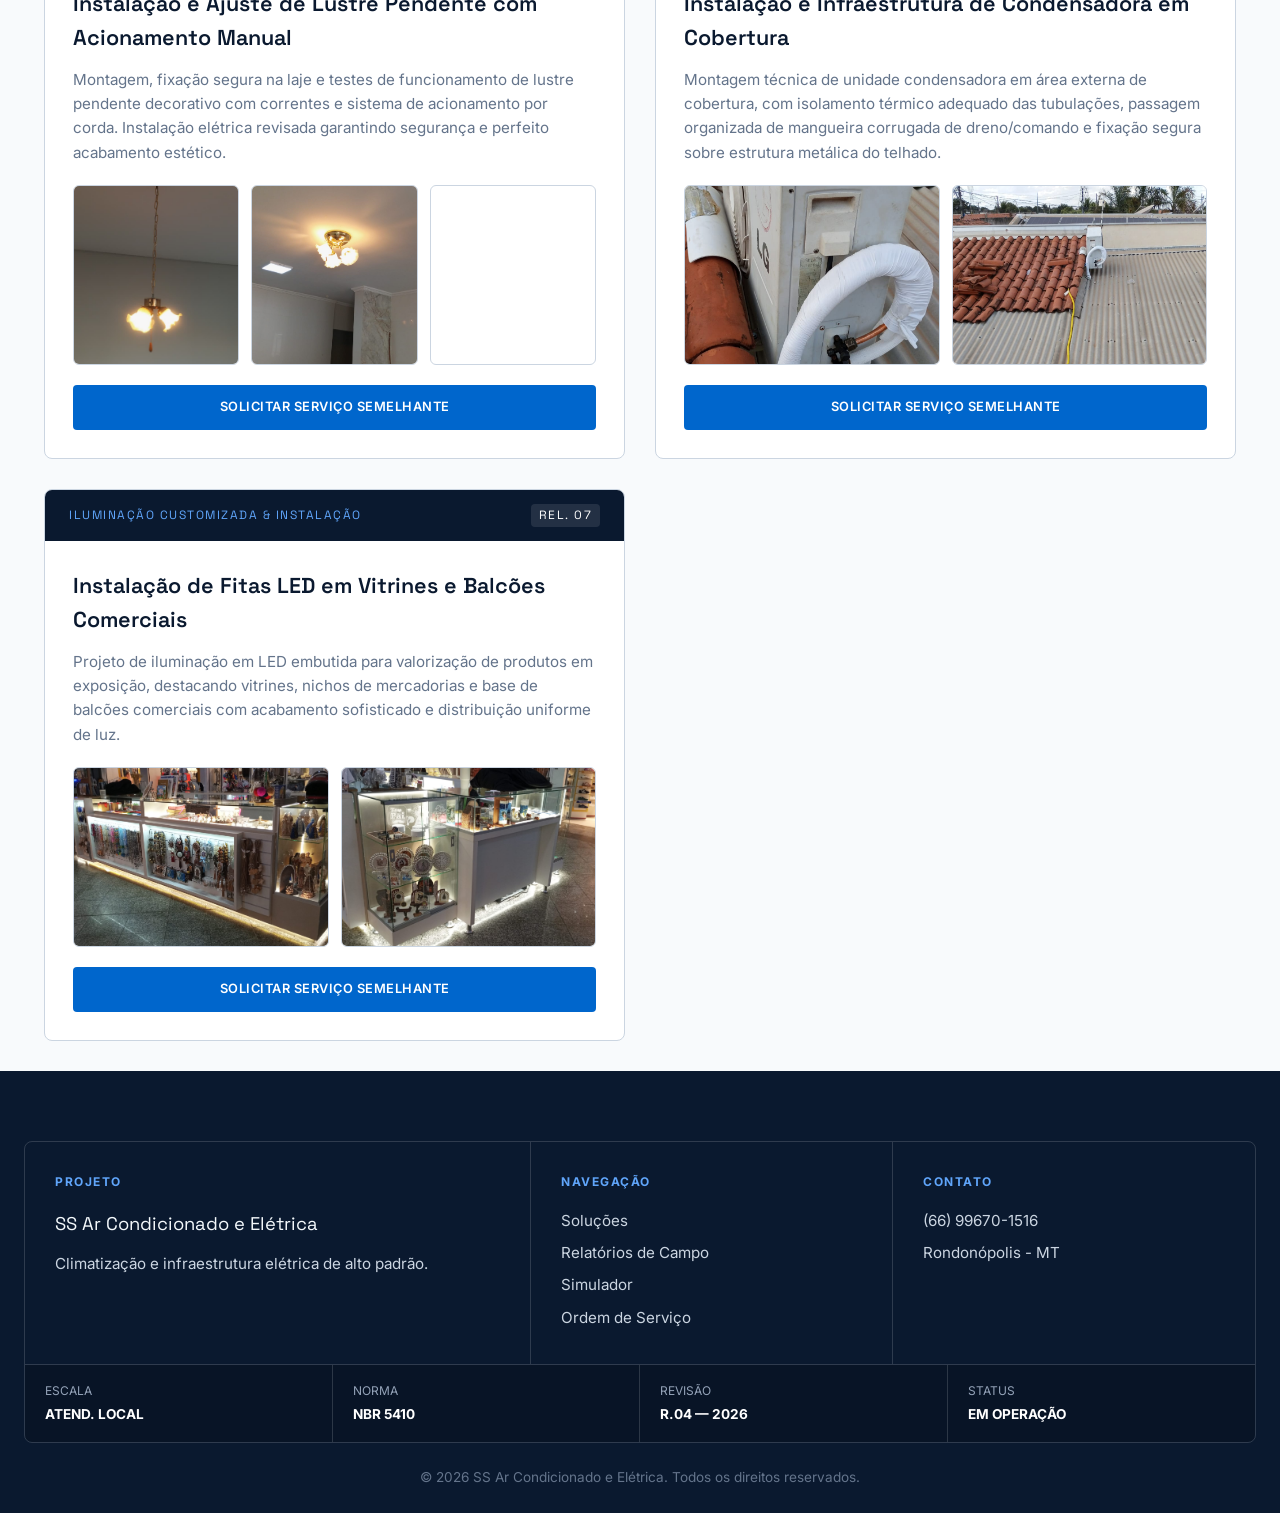
==== commit 5c020682: "Atualizacao de layout e ajustes mobile para a Google Play" ====
--- a/portfolio.html
+++ b/portfolio.html
@@ -166,6 +166,51 @@
 
         .close-modal:hover { 
             background: #004fb3; 
+        }
+
+        /* --- MELHORIAS MOBILE — bloco novo, não altera o estilo desktop --- */
+        @media (max-width: 600px) {
+            .lista-relatorios {
+                padding: 20px 14px 20px;
+            }
+
+            .relatorio-cabecalho {
+                padding: 10px 16px;
+                font-size: 0.65rem;
+            }
+
+            .relatorio-corpo {
+                padding: 20px 18px;
+            }
+            .relatorio-corpo h2 {
+                font-size: 1.15rem;
+                margin-bottom: 8px;
+            }
+            .relatorio-corpo p {
+                font-size: 0.88rem;
+                margin-bottom: 16px;
+            }
+
+            .relatorio-galeria {
+                grid-template-columns: repeat(2, 1fr);
+                gap: 8px;
+            }
+            .relatorio-galeria img,
+            .relatorio-galeria video {
+                height: 120px !important;
+            }
+
+            .btn-relatorio {
+                padding: 12px 16px;
+                font-size: 0.75rem;
+            }
+
+            .close-modal {
+                width: 44px;
+                height: 44px;
+                top: 8px;
+                right: 8px;
+            }
         }
     </style>
 </head>
@@ -232,7 +277,6 @@
                 <div class="tb-celula">
                     <h5>Contato</h5>
                     <p>(66) 99670-1516</p>
-                    <p>engenharia@sseletrica.com.br</p>
                     <p>Rondonópolis - MT</p>
                 </div>
             </div>
--- a/estilo.css
+++ b/estilo.css
@@ -73,7 +73,7 @@
     background-color: rgba(255, 255, 255, 0.98);
     backdrop-filter: blur(10px);
     border-bottom: 1px solid var(--cinza-borda);
-    position: fixed; /* Alterado de sticky para fixed */
+    position: fixed;
     top: 0;
     left: 0;
     width: 100%;
@@ -82,7 +82,7 @@
 }
 
 .cabecalho.rolando {
-    background-color: rgba(255, 255, 255, 0.85); /* Fica um pouco mais transparente */
+    background-color: rgba(255, 255, 255, 0.85);
     box-shadow: 0 4px 20px rgba(0, 0, 0, 0.08);
 }
 
@@ -427,8 +427,15 @@
 /* --- GRADE DE VISORES (PORTFÓLIO NA HOME) --- */
 .grade-visores {
     display: grid;
-    grid-template-columns: repeat(auto-fit, minmax(280px, 1fr));
+    grid-template-columns: repeat(3, 1fr); /* Exibe exatamente 3 itens por linha no desktop */
     gap: 24px;
+}
+
+/* --- OPÇÃO 1: EXIBIR APENAS OS 3 PRIMEIROS ITENS NO DESKTOP --- */
+@media (min-width: 901px) {
+    .grade-visores .visor:nth-child(n+4) {
+        display: none;
+    }
 }
 
 .visor {
@@ -868,7 +875,7 @@
     }
 
     .hero {
-        padding: 130px 16px 60px; /* Aumentado no topo para compensar o menu fixo */
+        padding: 130px 16px 60px;
     }
 
     .hero-circuito-container {
@@ -916,7 +923,7 @@
 
     .grade-apps {
         grid-template-columns: 1fr !important;
-        padding: 0 4px; /* Respiro lateral para as caixas do simulador e chamado */
+        padding: 0 4px;
     }
 
     .painel-app {
@@ -930,7 +937,7 @@
     .grade-relatorios {
         grid-template-columns: 1fr !important;
         gap: 24px !important;
-        padding-bottom: 90px;
+        padding-bottom: 20px;
     }
 
     .secao {
@@ -967,3 +974,298 @@
     }
 }
 
+
+
+/* ==========================================================================
+   MELHORIAS MOBILE — bloco integrado
+   ========================================================================== */
+
+@media (max-width: 900px) {
+    body {
+        display: flex;
+        flex-direction: column;
+    }
+    .hero            { order: 1; }
+    .secao-portfolio { order: 2; padding-top: 50px; padding-bottom: 46px; }
+    .faixa-dados     { order: 3; }
+    #solucoes        { order: 4; }
+    .faixa-ods       { order: 5; }
+    .secao-apps      { order: 6; }
+    .rodape-prancha  { order: 7; }
+
+    .grade-visores {
+        display: flex;
+        flex-wrap: nowrap;
+        overflow-x: auto;
+        scroll-snap-type: x mandatory;
+        -webkit-overflow-scrolling: touch;
+        gap: 16px;
+        padding: 4px 4px 14px;
+        margin: 0 -4px;
+    }
+    .grade-visores::-webkit-scrollbar { display: none; }
+    .grade-visores { scrollbar-width: none; }
+
+    .visor {
+        flex: 0 0 80%;
+        scroll-snap-align: center;
+    }
+
+    .secao-portfolio .cabecalho-secao {
+        margin-bottom: 28px;
+    }
+}
+
+@media (max-width: 768px) {
+    .menu-toggle {
+        width: 44px;
+        height: 44px;
+        justify-content: center;
+        align-items: center;
+        gap: 6px;
+        padding: 0;
+    }
+    .menu-toggle span {
+        width: 24px;
+    }
+
+    .nav-principal a {
+        width: 100%;
+        padding: 12px 4px;
+    }
+    .nav-principal a.btn-nav-cta {
+        text-align: center;
+        margin-top: 6px;
+    }
+
+    .hero p {
+        font-size: 1rem;
+    }
+}
+
+@media (max-width: 480px) {
+    .marca-topo img { max-height: 44px; }
+
+    .hero {
+        padding: 118px 16px 46px;
+    }
+    .hero-eyebrow { font-size: 0.72rem; }
+    .hero h1 {
+        font-size: 1.85rem;
+        line-height: 1.22;
+    }
+    .hero p { font-size: 0.92rem; }
+
+    .cabecalho-secao { margin-bottom: 32px; }
+    .cabecalho-secao h2 { font-size: 1.5rem; }
+    .cabecalho-secao p { font-size: 0.9rem; }
+
+    .visor { flex-basis: 86%; }
+    .visor-legenda .titulo-item { font-size: 0.88rem; }
+
+    .folha-dados { padding: 20px 18px; }
+    .folha-dados h3 { font-size: 1.05rem; }
+    .folha-dados p { font-size: 0.88rem; }
+
+    .faixa-ods h2 { font-size: 1.4rem; }
+    .faixa-ods p { font-size: 0.9rem; }
+    .faixa-ods-grade { gap: 26px; }
+
+    .faixa-dados-lista { justify-content: center; gap: 10px 18px; }
+    .faixa-dados-item { font-size: 0.76rem; }
+
+    .painel-corpo { padding: 22px 18px; }
+    .painel-corpo h3 { font-size: 1.15rem; }
+    .painel-corpo > p { font-size: 0.88rem; }
+
+    .tb-celula { padding: 22px 18px; }
+
+    .whatsapp-flutuante {
+        padding: 10px 14px;
+        font-size: 0.75rem;
+        bottom: 16px;
+        right: 12px;
+    }
+
+    .secao, section {
+        padding-left: 14px;
+        padding-right: 14px;
+    }
+}
+
+@media (max-width: 768px) {
+    .hero, .hero-content, .banner-principal {
+        text-align: center !important;
+        align-items: center !important;
+    }
+}
+
+/* --- AJUSTES APENAS DE ESPAÇAMENTO NO MOBILE (SEM MEXER NA ANIMAÇÃO) --- */
+@media (max-width: 768px) {
+    /* Encurta o espaço superior e inferior do topo */
+    .hero {
+        padding-top: 28px !important;
+        padding-bottom: 25px !important;
+    }
+
+    /* Remove o vão vazio entre os textos e o bloco de animação */
+    .hero-grade {
+        gap: 0px !important;
+    }
+
+    /* Reduz o espaçamento interno das seções gerais no celular */
+    .secao {
+        padding-top: 30px !important;
+        padding-bottom: 30px !important;
+    }
+}
+
+@media (max-width: 768px) {
+    /* Oculta totalmente o container da animação do banner no celular */
+    .hero-circuito-container {
+        display: none !important;
+    }
+}
+
+@media (max-width: 768px) {
+    /* 1. Mantém a caixa grande do banner oculta */
+    .hero-circuito-container {
+        display: none !important;
+    }
+
+    /* 2. Configura o cabeçalho para receber as trilhas lineares suaves */
+    .cabecalho {
+        position: fixed !important;
+        overflow: visible; /* "hidden" cortava o menu dropdown (nav-principal), que fica fora da caixa do cabeçalho */
+    }
+
+    /* Desenha apenas linhas finas e suaves em movimento, sem nenhuma bolinha */
+    .cabecalho::before {
+        content: '';
+        position: absolute;
+        inset: 0;
+        background-image: 
+            linear-gradient(90deg, transparent, rgba(56, 189, 248, 0.25) 50%, transparent);
+        background-size: 200px 100%;
+        background-repeat: repeat-x;
+        opacity: 0.6;
+        animation: trilhaSuaveMovendo 6s linear infinite;
+        pointer-events: none;
+        z-index: 0;
+    }
+
+    /* Garante que a logo e o menu fiquem acima das linhas */
+    .cabecalho-container {
+        position: relative;
+        z-index: 2;
+    }
+}
+
+@keyframes trilhaSuaveMovendo {
+    0% {
+        background-position: 0 0;
+    }
+    100% {
+        background-position: 400px 0;
+    }
+}
+
+/* ==========================================================================
+   CORREÇÕES EXCLUSIVAS PARA MOBILE (SOLICITADAS)
+   ========================================================================== */
+@media (max-width: 768px) {
+    /* 1. Menu Hambúrguer corrigido e garantido */
+    .nav-principal {
+        display: none;
+        position: absolute;
+        top: 100%;
+        left: 0;
+        width: 100%;
+        background: #fff;
+        flex-direction: column;
+        align-items: center;
+        padding: 20px;
+        box-shadow: 0 10px 25px rgba(0,0,0,0.1);
+        z-index: 2000;
+    }
+    .nav-principal.active {
+        display: flex !important;
+    }
+
+    /* 2. Bloco Azul / ODS (Primeiro print): Remove o texto lateral e centraliza */
+    .faixa-ods-grade {
+        grid-template-columns: 1fr !important;
+        text-align: center;
+        gap: 20px !important;
+    }
+    .faixa-ods-grade div:last-child {
+        display: none !important; /* Remove o texto longo solicitado */
+    }
+    .faixa-ods {
+        padding: 40px 16px !important; /* Encurta o fundo azul */
+    }
+    .faixa-ods .link-tecnico {
+        display: inline-block;
+        margin-top: 10px;
+    }
+
+    /* 3. Botão "Ver Portfolio" (Segundo print): Cor azul e menos espaço */
+    .secao-portfolio {
+        padding-top: 30px !important;
+        padding-bottom: 20px !important;
+    }
+    .secao-portfolio .btn-secundario {
+        background: var(--azul-primario) !important;
+        color: #fff !important;
+        border: none !important;
+        display: inline-block;
+        padding: 12px 24px;
+    }
+
+    /* 4. Página de Portfólio e Espaços Excessivos (3º e 4º prints) */
+    .secao, section {
+        padding-top: 30px !important;
+        padding-bottom: 30px !important;
+    }
+    /* Evita invasão do título na barra no mobile */
+    body {
+        padding-top: 60px;
+    }
+    .cabecalho {
+        height: auto;
+    }
+
+    /* 5. Rodapé mais limpo e centralizado no mobile (5º e 6º prints) */
+    .rodape-prancha {
+        padding: 30px 16px 10px !important;
+    }
+    .title-block-topo {
+        grid-template-columns: 1fr !important;
+        text-align: center;
+    }
+    .tb-celula {
+        border-right: none !important;
+        border-bottom: 1px solid rgba(255,255,255,0.1) !important;
+        padding: 16px !important;
+    }
+    .title-block-base {
+        grid-template-columns: 1fr 1fr !important;
+        text-align: center;
+    }
+    .tb-dado {
+        border-right: 1px solid rgba(255,255,255,0.1) !important;
+        border-bottom: 1px solid rgba(255,255,255,0.1) !important;
+        padding: 10px !important;
+    }
+
+    /* 6. WhatsApp Flutuante Arrastável, Menor e Transparente */
+    .whatsapp-flutuante {
+        padding: 8px 12px !important;
+        font-size: 0.75rem !important;
+        background: rgba(37, 211, 102, 0.85) !important; /* Leve transparência */
+        backdrop-filter: blur(4px);
+        box-shadow: 0 4px 10px rgba(0,0,0,0.2);
+        cursor: grab;
+        touch-action: none; /* Facilita o arraste no toque do celular */
+    }
+}
